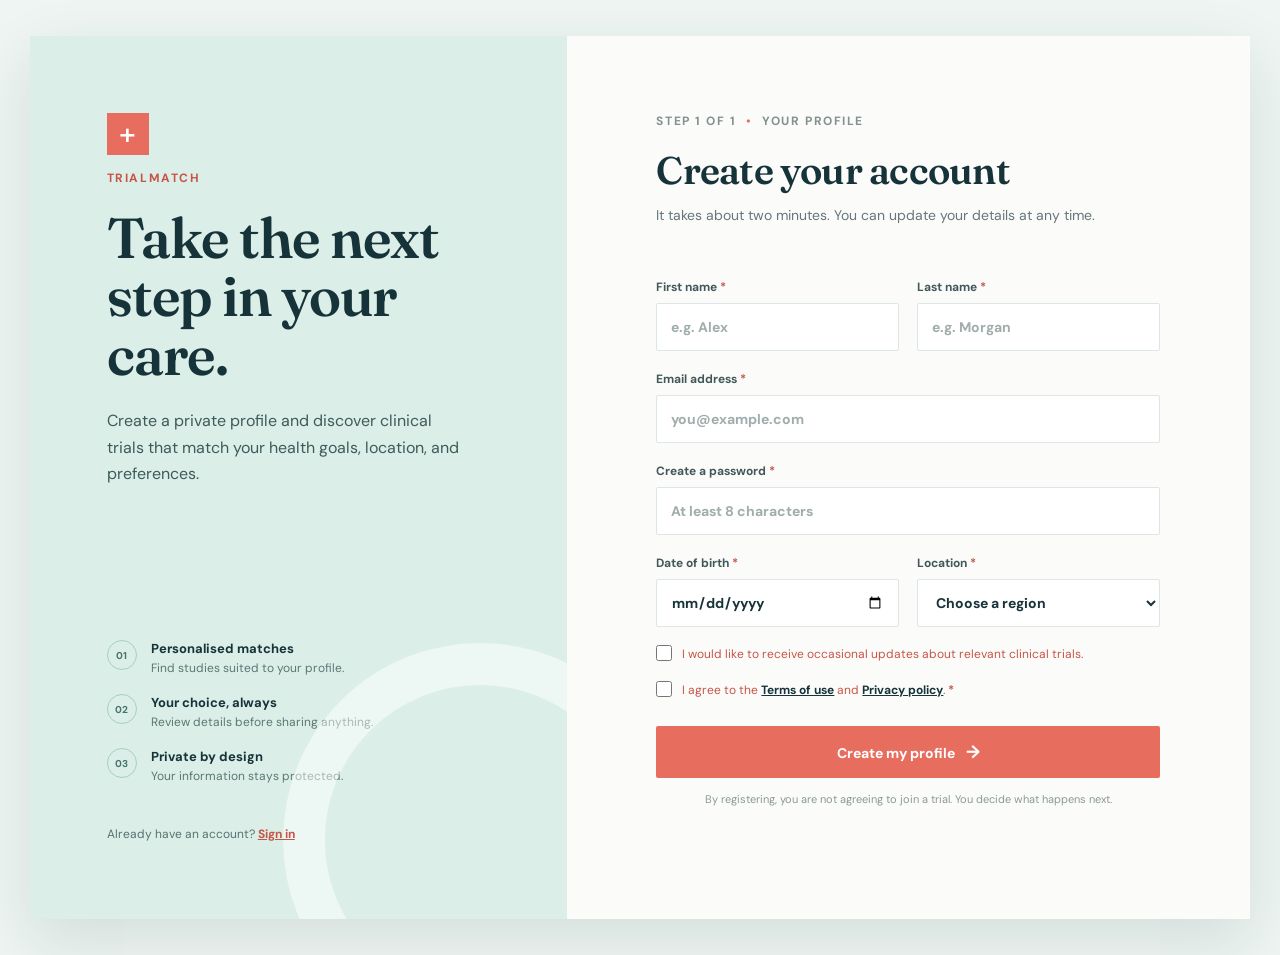
==== ClinicalTrialRecruitement/index.html @ 3a9e7ec9 "CTSRE-4 Candidate Registration" ====
<!DOCTYPE html>
<html lang="en">
<head>
  <meta charset="UTF-8">
  <meta name="viewport" content="width=device-width, initial-scale=1.0">
  <meta name="description" content="Register to find clinical trials that may be right for you.">
  <title>Join TrialMatch</title>
  <link rel="preconnect" href="https://fonts.googleapis.com">
  <link rel="preconnect" href="https://fonts.gstatic.com" crossorigin>
  <link href="https://fonts.googleapis.com/css2?family=DM+Sans:wght@400;500;600;700&family=Fraunces:opsz,wght@9..144,600&display=swap" rel="stylesheet">
  <link rel="stylesheet" href="styles.css">
</head>
<body>
  <main class="page-shell">
    <section class="intro-panel" aria-labelledby="intro-title">
      <div class="brand-mark" aria-hidden="true">+</div>
      <p class="eyebrow">TrialMatch</p>
      <h1 id="intro-title">Take the next step in your care.</h1>
      <p class="intro-copy">Create a private profile and discover clinical trials that match your health goals, location, and preferences.</p>

      <div class="trust-list" aria-label="Registration benefits">
        <div class="trust-item">
          <span class="trust-icon" aria-hidden="true">01</span>
          <span><strong>Personalised matches</strong><small>Find studies suited to your profile.</small></span>
        </div>
        <div class="trust-item">
          <span class="trust-icon" aria-hidden="true">02</span>
          <span><strong>Your choice, always</strong><small>Review details before sharing anything.</small></span>
        </div>
        <div class="trust-item">
          <span class="trust-icon" aria-hidden="true">03</span>
          <span><strong>Private by design</strong><small>Your information stays protected.</small></span>
        </div>
      </div>

      <p class="support-note">Already have an account? <a href="#">Sign in</a></p>
    </section>

    <section class="form-panel" aria-labelledby="form-title">
      <div class="form-heading">
        <p class="step-label">Step 1 of 1 <span>•</span> Your profile</p>
        <h2 id="form-title">Create your account</h2>
        <p>It takes about two minutes. You can update your details at any time.</p>
      </div>

      <form id="registration-form" novalidate>
        <div class="name-grid">
          <label for="first-name">First name <span>*</span>
            <input id="first-name" name="firstName" type="text" autocomplete="given-name" placeholder="e.g. Alex" required>
          </label>
          <label for="last-name">Last name <span>*</span>
            <input id="last-name" name="lastName" type="text" autocomplete="family-name" placeholder="e.g. Morgan" required>
          </label>
        </div>

        <label for="email">Email address <span>*</span>
          <input id="email" name="email" type="email" autocomplete="email" placeholder="you@example.com" required>
        </label>

        <label for="password">Create a password <span>*</span>
          <input id="password" name="password" type="password" autocomplete="new-password" placeholder="At least 8 characters" minlength="8" required>
        </label>

        <div class="field-row">
          <label for="date-of-birth">Date of birth <span>*</span>
            <input id="date-of-birth" name="dateOfBirth" type="date" autocomplete="bday" required>
          </label>
          <label for="location">Location <span>*</span>
            <select id="location" name="location" required>
              <option value="">Choose a region</option>
              <option>North America</option>
              <option>Europe</option>
              <option>Asia-Pacific</option>
              <option>Other region</option>
            </select>
          </label>
        </div>

        <label class="checkbox-label" for="updates">
          <input id="updates" name="updates" type="checkbox">
          <span>I would like to receive occasional updates about relevant clinical trials.</span>
        </label>

        <label class="checkbox-label" for="terms">
          <input id="terms" name="terms" type="checkbox" required>
          <span>I agree to the <a href="#">Terms of use</a> and <a href="#">Privacy policy</a>. <b>*</b></span>
        </label>

        <button type="submit">Create my profile <span aria-hidden="true">→</span></button>
        <p class="form-footnote">By registering, you are not agreeing to join a trial. You decide what happens next.</p>
        <p id="form-message" class="form-message" role="status" aria-live="polite"></p>
      </form>
    </section>
  </main>
  <script src="script.js"></script>
</body>
</html>
---- ClinicalTrialRecruitement/styles.css ----
:root {
  --ink: #17333a;
  --muted: #64777a;
  --line: #dce6e4;
  --paper: #fbfcfa;
  --mint: #dbeee7;
  --mint-deep: #b8ddd0;
  --coral: #e76e5e;
  --coral-dark: #c75447;
  --white: #ffffff;
}

* { box-sizing: border-box; }

body {
  margin: 0;
  min-width: 320px;
  color: var(--ink);
  background: #eef5f2;
  font-family: "DM Sans", sans-serif;
}

.page-shell {
  display: grid;
  grid-template-columns: minmax(340px, 0.88fr) minmax(520px, 1.12fr);
  max-width: 1220px;
  min-height: 760px;
  margin: 4vh auto;
  background: var(--paper);
  box-shadow: 0 22px 60px rgba(25, 58, 57, 0.12);
}

.intro-panel {
  position: relative;
  display: flex;
  flex-direction: column;
  padding: clamp(38px, 6vw, 82px) clamp(34px, 6vw, 84px);
  overflow: hidden;
  background: var(--mint);
}

.intro-panel::after {
  position: absolute;
  right: -110px;
  bottom: -118px;
  width: 310px;
  height: 310px;
  border: 42px solid rgba(255, 255, 255, 0.48);
  border-radius: 50%;
  content: "";
}

.brand-mark {
  display: grid;
  width: 42px;
  height: 42px;
  place-items: center;
  color: var(--white);
  background: var(--coral);
  font-size: 30px;
  font-weight: 500;
  line-height: 1;
}

.eyebrow, .step-label {
  margin: 15px 0 0;
  color: var(--coral-dark);
  font-size: 12px;
  font-weight: 700;
  letter-spacing: 0.13em;
  text-transform: uppercase;
}

h1, h2 { margin: 0; font-family: "Fraunces", Georgia, serif; font-weight: 600; }

h1 {
  max-width: 380px;
  margin-top: 23px;
  font-size: clamp(40px, 4.4vw, 62px);
  letter-spacing: -0.02em;
  line-height: 1.04;
}

.intro-copy {
  max-width: 360px;
  margin: 24px 0 0;
  color: #3e5a5a;
  font-size: 16px;
  line-height: 1.65;
}

.trust-list { display: grid; gap: 18px; margin-top: auto; padding-top: 65px; }
.trust-item { display: flex; gap: 14px; align-items: flex-start; }
.trust-icon {
  display: grid;
  width: 30px;
  height: 30px;
  flex: 0 0 30px;
  place-items: center;
  color: #47736a;
  border: 1px solid #a6cfc1;
  border-radius: 50%;
  font-size: 10px;
  font-weight: 700;
}
.trust-item strong, .trust-item small { display: block; }
.trust-item strong { font-size: 13px; }
.trust-item small { margin-top: 3px; color: #5b7774; font-size: 12px; }
.support-note { position: relative; z-index: 1; margin: 42px 0 0; color: #577270; font-size: 12px; }
a { color: var(--coral-dark); font-weight: 700; }

.form-panel { padding: clamp(38px, 6vw, 82px) clamp(34px, 7vw, 96px); }
.form-heading { max-width: 540px; margin-bottom: 35px; }
.step-label { margin: 0; color: #819190; }
.step-label span { padding: 0 5px; color: var(--coral); }
h2 { margin-top: 17px; font-size: clamp(32px, 3vw, 44px); letter-spacing: -0.02em; }
.form-heading > p:last-child { margin: 12px 0 0; color: var(--muted); font-size: 14px; }

form { max-width: 570px; }
label { display: block; margin-top: 20px; color: #425759; font-size: 12px; font-weight: 700; }
label > span { color: var(--coral-dark); }
input:not([type="checkbox"]), select {
  display: block;
  width: 100%;
  height: 48px;
  margin-top: 8px;
  padding: 0 14px;
  color: var(--ink);
  border: 1px solid var(--line);
  border-radius: 2px;
  outline: none;
  background: var(--white);
  font: inherit;
  font-size: 14px;
  transition: border-color 160ms ease, box-shadow 160ms ease;
}
input::placeholder { color: #a0adac; }
input:not([type="checkbox"]):focus, select:focus { border-color: #73ab9d; box-shadow: 0 0 0 3px rgba(115, 171, 157, 0.17); }
.name-grid, .field-row { display: grid; grid-template-columns: 1fr 1fr; gap: 18px; }
.checkbox-label { display: flex; gap: 10px; align-items: flex-start; margin-top: 18px; color: #6a7b7b; font-size: 12px; font-weight: 400; line-height: 1.5; }
.checkbox-label input { width: 16px; height: 16px; flex: 0 0 16px; margin: 0; accent-color: var(--coral); }
.checkbox-label a { color: var(--ink); }
.checkbox-label b { color: var(--coral-dark); }
button {
  width: 100%;
  height: 52px;
  margin-top: 27px;
  color: var(--white);
  border: 0;
  border-radius: 2px;
  background: var(--coral);
  cursor: pointer;
  font: inherit;
  font-size: 14px;
  font-weight: 700;
  transition: background 160ms ease, transform 160ms ease;
}
button span { margin-left: 8px; font-size: 18px; }
button:hover { background: var(--coral-dark); transform: translateY(-1px); }
button:focus-visible { outline: 3px solid #78aa9e; outline-offset: 3px; }
.form-footnote { margin: 13px 0 0; color: #8a9897; font-size: 11px; line-height: 1.5; text-align: center; }
.form-message { min-height: 20px; margin: 15px 0 0; color: #32806e; font-size: 13px; font-weight: 700; text-align: center; }

@media (max-width: 800px) {
  .page-shell { display: block; margin: 0; box-shadow: none; }
  .intro-panel { min-height: 540px; }
  .trust-list { margin-top: 52px; padding-top: 0; }
  .form-panel { padding-top: 46px; padding-bottom: 54px; }
}

@media (max-width: 520px) {
  .intro-panel, .form-panel { padding-right: 24px; padding-left: 24px; }
  .intro-panel { min-height: 600px; }
  .name-grid, .field-row { grid-template-columns: 1fr; gap: 0; }
}
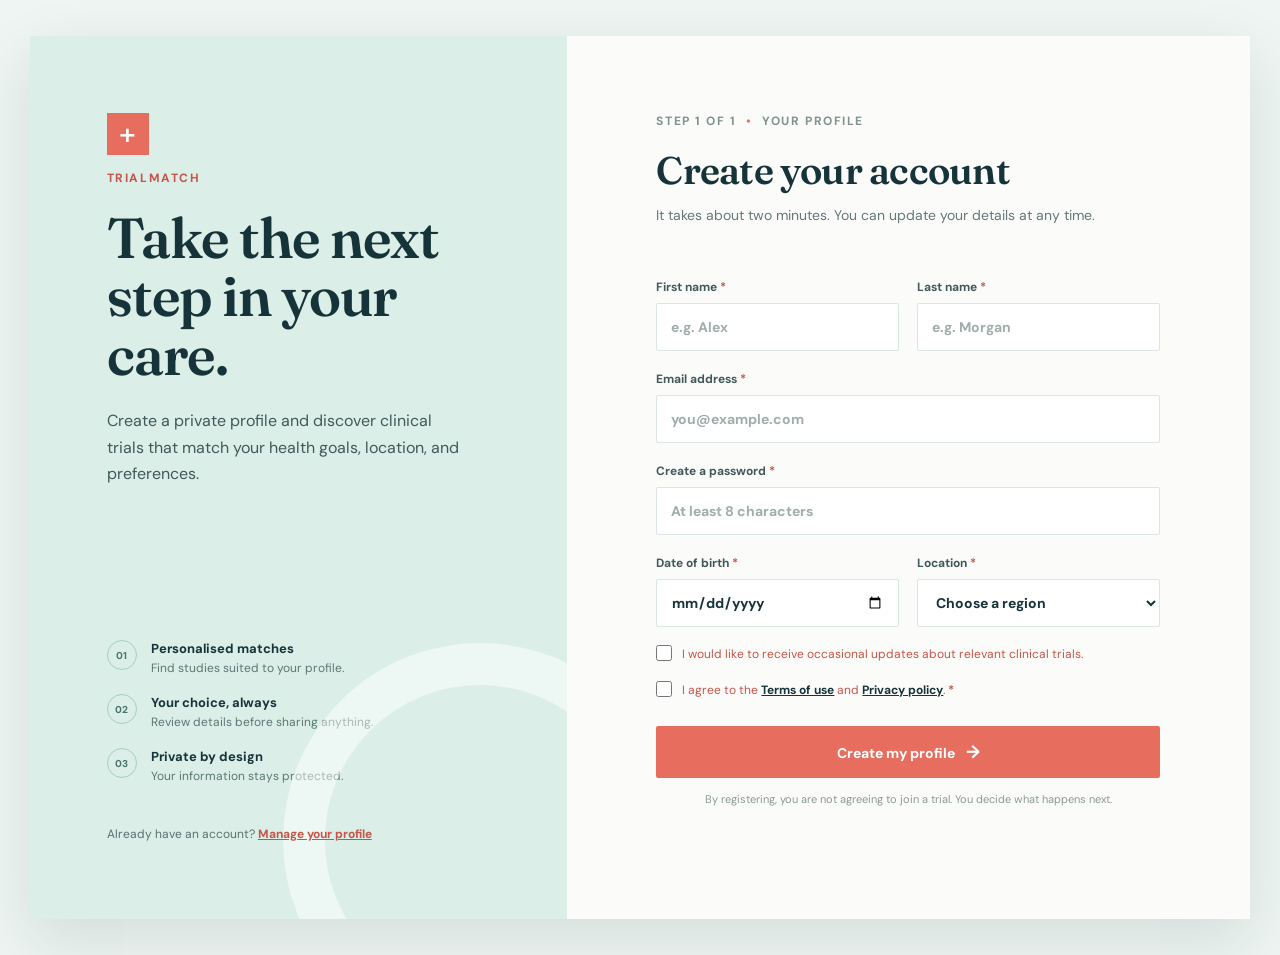
==== commit f3634c44: "CTSRE-5 Profile Management" ====
--- a/ClinicalTrialRecruitement/index.html
+++ b/ClinicalTrialRecruitement/index.html
@@ -33,7 +33,7 @@
         </div>
       </div>
 
-      <p class="support-note">Already have an account? <a href="#">Sign in</a></p>
+      <p class="support-note">Already have an account? <a href="profile.html">Manage your profile</a></p>
     </section>
 
     <section class="form-panel" aria-labelledby="form-title">
--- a/ClinicalTrialRecruitement/styles.css
+++ b/ClinicalTrialRecruitement/styles.css
@@ -173,3 +173,64 @@
   .intro-panel { min-height: 600px; }
   .name-grid, .field-row { grid-template-columns: 1fr; gap: 0; }
 }
+
+.profile-page { background: #eef5f2; }
+.profile-header { display: flex; max-width: 1180px; align-items: center; justify-content: space-between; margin: 0 auto; padding: 25px 30px; }
+.profile-brand { display: flex; gap: 10px; align-items: center; color: var(--ink); font-size: 17px; text-decoration: none; }
+.profile-brand .brand-mark { width: 30px; height: 30px; font-size: 22px; }
+.back-link { color: var(--muted); font-size: 12px; text-decoration: none; }
+.back-link:hover { color: var(--coral-dark); }
+.profile-layout { display: grid; grid-template-columns: 280px minmax(0, 1fr); max-width: 1120px; min-height: 730px; margin: 10px auto 45px; background: var(--paper); box-shadow: 0 22px 60px rgba(25, 58, 57, 0.12); }
+.profile-sidebar { padding: 48px 34px; background: var(--mint); }
+.avatar { display: grid; width: 68px; height: 68px; place-items: center; color: var(--white); border-radius: 50%; background: var(--coral); font-family: "Fraunces", Georgia, serif; font-size: 23px; }
+.profile-sidebar .eyebrow { margin-top: 31px; }
+.profile-sidebar h1 { margin-top: 9px; font-size: 35px; }
+.profile-status { display: flex; gap: 7px; align-items: center; margin: 13px 0 0; color: #47736a; font-size: 12px; font-weight: 700; }
+.profile-status span { width: 7px; height: 7px; border-radius: 50%; background: #4aa086; }
+.sidebar-copy { margin-top: 50px; color: #557370; font-size: 13px; line-height: 1.65; }
+.profile-completion { margin-top: 110px; padding-top: 20px; border-top: 1px solid #bddbd1; }
+.profile-completion div:first-child { display: flex; justify-content: space-between; font-size: 11px; }
+.profile-completion div:first-child span { color: var(--coral-dark); font-weight: 700; }
+.progress-track { height: 6px; margin-top: 12px; background: #c4e1d8; }
+.progress-track span { display: block; width: 75%; height: 100%; background: var(--coral); }
+.profile-completion small { display: block; margin-top: 10px; color: #68837e; font-size: 11px; line-height: 1.5; }
+.profile-content { padding: 48px clamp(30px, 5vw, 72px); }
+.profile-title-row { display: flex; align-items: flex-start; justify-content: space-between; gap: 20px; padding-bottom: 30px; border-bottom: 1px solid var(--line); }
+.profile-title-row h2 { margin-top: 12px; }
+.profile-subtitle { margin: 10px 0 0; color: var(--muted); font-size: 13px; }
+.last-updated { padding-top: 6px; color: #8a9897; font-size: 11px; white-space: nowrap; }
+fieldset { margin: 30px 0 0; padding: 0 0 27px; border: 0; border-bottom: 1px solid var(--line); }
+legend { color: var(--ink); font-family: "Fraunces", Georgia, serif; font-size: 21px; }
+.fieldset-help { margin: 8px 0 0; color: var(--muted); font-size: 12px; }
+.interest-grid { display: grid; grid-template-columns: repeat(3, 1fr); gap: 10px; margin-top: 17px; }
+.interest-option { display: flex; gap: 8px; align-items: center; margin: 0; padding: 12px 10px; color: #58706f; border: 1px solid var(--line); font-size: 11px; font-weight: 500; }
+.interest-option:has(input:checked) { color: var(--ink); border-color: #9ccbbd; background: #f0f8f5; }
+.interest-option input { accent-color: var(--coral); }
+.preference-label { margin-top: 15px; }
+.preference-label span { color: var(--ink); }
+.preference-label strong, .preference-label small { display: block; }
+.preference-label strong { font-size: 12px; }
+.preference-label small { margin-top: 3px; color: var(--muted); font-size: 11px; }
+.profile-actions { display: flex; gap: 12px; justify-content: flex-end; margin-top: 28px; }
+.profile-actions button { width: auto; min-width: 145px; margin-top: 0; padding: 0 22px; }
+.profile-actions .button-secondary { color: var(--ink); border: 1px solid var(--line); background: transparent; }
+.profile-actions .button-secondary:hover { background: #f1f6f4; }
+
+@media (max-width: 800px) {
+  .profile-header { padding-right: 24px; padding-left: 24px; }
+  .profile-layout { display: block; margin: 0; box-shadow: none; }
+  .profile-sidebar { padding: 35px 24px; }
+  .sidebar-copy { margin-top: 25px; }
+  .profile-completion { margin-top: 32px; }
+  .profile-content { padding-top: 40px; padding-bottom: 50px; }
+}
+
+@media (max-width: 520px) {
+  .profile-header { align-items: flex-start; }
+  .back-link { max-width: 100px; text-align: right; }
+  .profile-title-row { display: block; }
+  .last-updated { display: block; margin-top: 17px; }
+  .interest-grid { grid-template-columns: 1fr 1fr; }
+  .profile-actions { justify-content: stretch; }
+  .profile-actions button { flex: 1; min-width: 0; padding: 0 8px; }
+}
